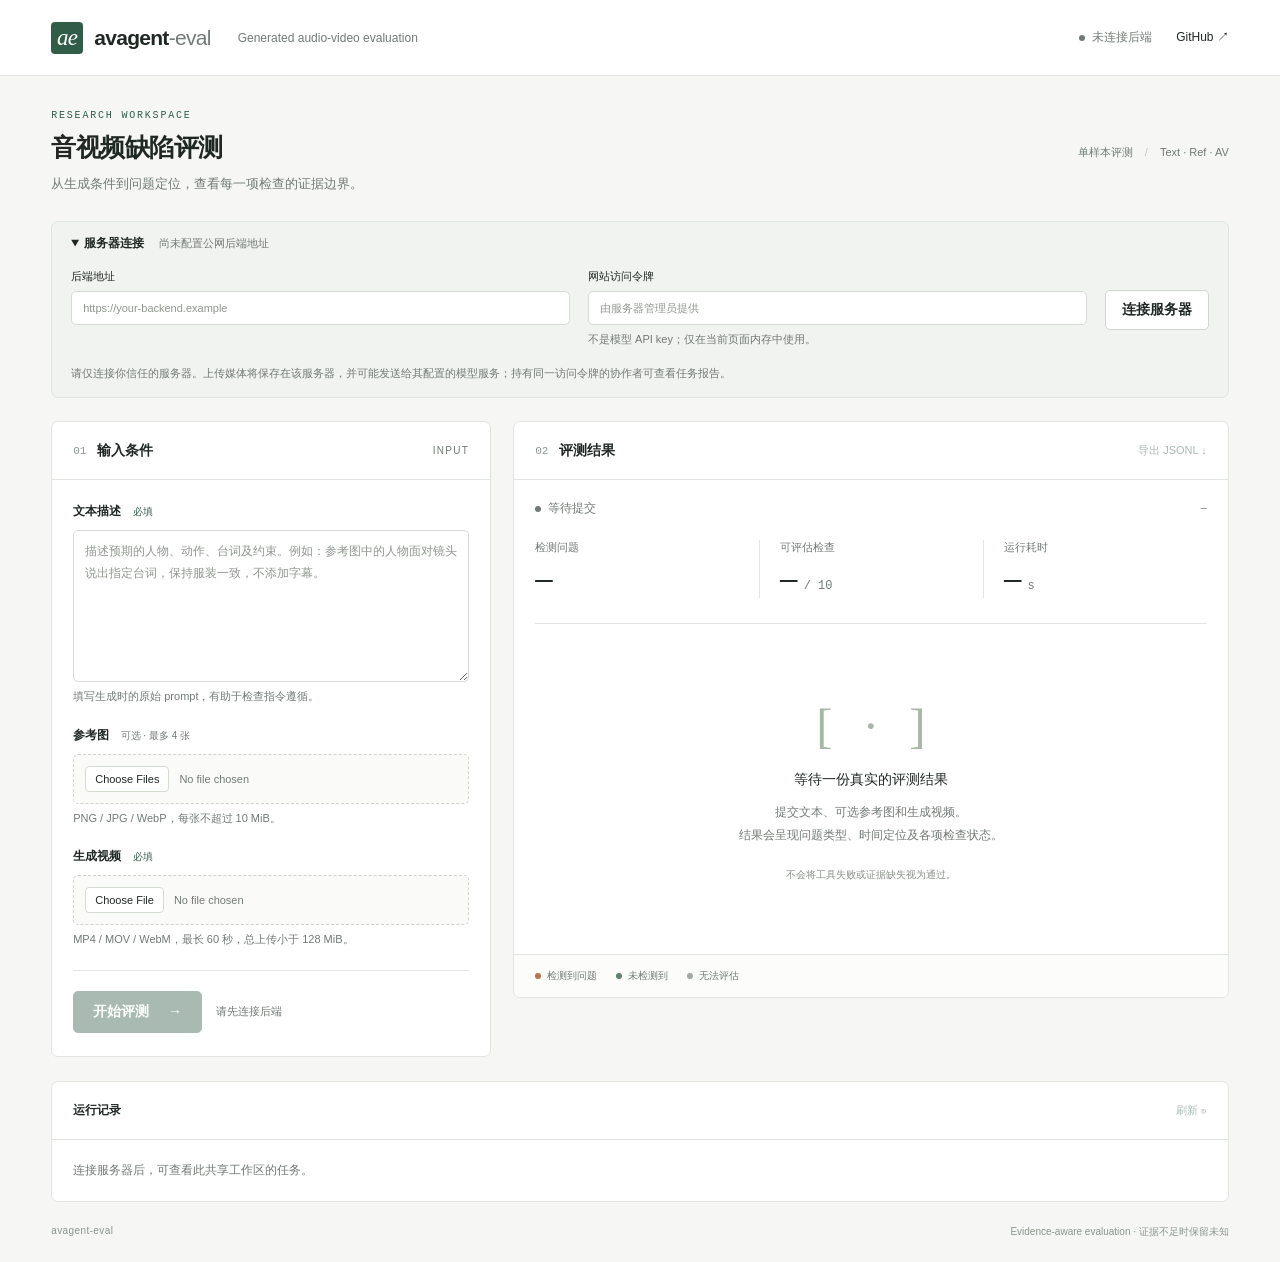
==== web_app/index.html @ cf08140a "Add avagent-eval research console and server job API" ====
<!doctype html>
<html lang="zh-CN">
<head>
  <meta charset="utf-8">
  <meta name="viewport" content="width=device-width, initial-scale=1">
  <meta name="description" content="avagent-eval — 输入文本、参考图与生成视频，检查音视频缺陷及证据覆盖。">
  <meta name="referrer" content="no-referrer">
  <title>avagent-eval · 音视频缺陷评测</title>
  <link rel="icon" href="icon.svg" type="image/svg+xml">
  <link rel="stylesheet" href="styles.css">
  <script src="config.js" defer></script>
  <script src="app.js" defer></script>
</head>
<body>
  <a class="skip" href="#main">跳转到评测</a>
  <header class="topbar">
    <a class="brand" href="./"><span class="brand-mark" aria-hidden="true">ae</span>avagent<span>-eval</span></a>
    <span class="header-caption">Generated audio-video evaluation</span>
    <div class="header-links"><span id="connection-status" class="status">未连接后端</span><a href="https://github.com/XuanhaoChang/AVagent-Eval" target="_blank" rel="noopener noreferrer">GitHub ↗</a></div>
  </header>
  <main id="main">
    <div class="page-heading"><div><p class="eyebrow">RESEARCH WORKSPACE</p><h1>音视频缺陷评测</h1><p>从生成条件到问题定位，查看每一项检查的证据边界。</p></div><span class="mode-label">单样本评测 <span>/</span> Text · Ref · AV</span></div>
    <details class="connection" id="connection-panel" open>
      <summary>服务器连接 <span id="connection-summary">连接后可提交真实评测任务</span></summary>
      <form id="connection-form" class="connection-form">
        <label>后端地址<input id="api-base" type="url" placeholder="https://your-backend.example" required spellcheck="false" autocomplete="off"></label>
        <label>网站访问令牌<input id="access-token" type="password" placeholder="由服务器管理员提供" required autocomplete="off" spellcheck="false"><small>不是模型 API key；仅在当前页面内存中使用。</small></label>
        <button type="submit" id="connect">连接服务器</button>
      </form>
      <p class="hint">请仅连接你信任的服务器。上传媒体将保存在该服务器，并可能发送给其配置的模型服务；持有同一访问令牌的协作者可查看任务报告。</p>
    </details>
    <p id="notice" class="notice" role="status" aria-live="polite" hidden></p>
    <div class="workspace">
      <section class="panel inputs" aria-labelledby="input-title">
        <div class="panel-heading"><h2 id="input-title"><span class="section-number">01</span>输入条件</h2><span class="muted">INPUT</span></div>
        <form id="evaluation-form">
          <fieldset id="input-fields">
            <label class="field">文本描述 <span class="required">必填</span><textarea id="prompt" name="prompt" rows="6" maxlength="10000" required placeholder="描述预期的人物、动作、台词及约束。例如：参考图中的人物面对镜头说出指定台词，保持服装一致，不添加字幕。"></textarea><small>填写生成时的原始 prompt，有助于检查指令遵循。</small></label>
            <label class="field">参考图 <span class="optional">可选 · 最多 4 张</span><input id="references" name="references" type="file" accept="image/png,image/jpeg,image/webp" multiple><small>PNG / JPG / WebP，每张不超过 10 MiB。</small></label>
            <div id="reference-previews" class="reference-previews" aria-label="已选参考图"></div>
            <label class="field">生成视频 <span class="required">必填</span><input id="video-input" name="video" type="file" accept="video/mp4,video/quicktime,video/webm" required><small>MP4 / MOV / WebM，最长 60 秒，总上传小于 128 MiB。</small></label>
            <figure id="video-figure" hidden><video id="video-preview" controls preload="metadata" playsinline></video><figcaption id="video-caption"></figcaption></figure>
            <div class="submit-row"><button id="run" class="primary" type="submit" disabled>开始评测 <span aria-hidden="true">→</span></button><span id="submit-hint">请先连接后端</span></div>
          </fieldset>
        </form>
      </section>
      <section class="panel output" aria-labelledby="output-title">
        <div class="panel-heading"><h2 id="output-title"><span class="section-number">02</span>评测结果</h2><div class="result-actions"><button id="cancel" class="text-button" hidden>停止任务</button><button id="download" class="text-button" disabled>导出 JSONL ↓</button></div></div>
        <div class="run-line"><span id="job-status" class="status">等待提交</span><span id="job-id" class="mono">—</span></div>
        <div class="metrics" aria-label="本次评测指标"><div><span>检测问题</span><strong id="metric-issues">—</strong></div><div><span>可评估检查</span><strong id="metric-coverage">—<small> / 10</small></strong></div><div><span>运行耗时</span><strong id="metric-time">—<small> s</small></strong></div></div>
        <div id="empty-results" class="empty-results"><div class="empty-symbol" aria-hidden="true">[ · ]</div><h3>等待一份真实的评测结果</h3><p>提交文本、可选参考图和生成视频。<br>结果会呈现问题类型、时间定位及各项检查状态。</p><span>不会将工具失败或证据缺失视为通过。</span></div>
        <div id="report" hidden>
          <div class="subheading"><h3>问题明细</h3><span class="muted">模型与工具报告，非人工标注</span></div>
          <p id="no-issues" class="empty-note" hidden>本次未报告问题。请结合下方检查覆盖情况阅读，不代表所有维度均无缺陷。</p>
          <div id="issue-list" class="issue-list"></div>
          <div class="subheading check-heading"><h3>检查覆盖</h3><span id="coverage-note" class="muted"></span></div>
          <div id="check-list" class="check-list"></div>
          <details class="report-details"><summary>运行配置与报告说明</summary><pre id="model-info"></pre><p>覆盖率 = 可评估检查数 / 10。置信度为模型报告值，不是准确率；未提供人工真值时，不计算 Precision、Recall 或 F1。原始运行日志保存在服务器，JSONL 导出为结构化报告。</p></details>
        </div>
        <div class="legend"><span><i class="legend-dot detected"></i>检测到问题</span><span><i class="legend-dot clear"></i>未检测到</span><span><i class="legend-dot unknown"></i>无法评估</span></div>
      </section>
    </div>
    <section class="history panel" aria-labelledby="history-title"><div class="panel-heading"><h2 id="history-title">运行记录</h2><button id="refresh-history" class="text-button" disabled>刷新 ↻</button></div><div id="history-list"><p class="empty-note">连接服务器后，可查看此共享工作区的任务。</p></div></section>
    <footer><span>avagent-eval</span><span>Evidence-aware evaluation · 证据不足时保留未知</span></footer>
  </main>
</body>
</html>
---- web_app/styles.css ----
:root{--ink:#202824;--muted:#727a75;--line:#e1e6e1;--paper:#fff;--background:#f6f7f5;--accent:#315d48;--wash:#eaf1eb;--warning:#a56039;--radius:7px;color-scheme:light;font-family:"IBM Plex Sans","Noto Sans CJK SC","Microsoft YaHei",sans-serif;font-size:14px;color:var(--ink);background:var(--background)}
*{box-sizing:border-box}body{margin:0}button,input,textarea{font:inherit}a{color:inherit;text-decoration:none}button,a,input,textarea,summary{outline-offset:4px}button{cursor:pointer;border:1px solid #cfd7cf;border-radius:5px;padding:10px 16px;background:white;color:var(--ink);font-weight:600}button:hover:not(:disabled){border-color:var(--accent);background:#f0f4ef}button:disabled{cursor:not-allowed;opacity:.42}button:focus-visible,input:focus-visible,textarea:focus-visible,a:focus-visible,summary:focus-visible{outline:2px solid var(--accent)}[hidden]{display:none!important}.skip{position:fixed;left:12px;top:-60px;background:white;padding:12px;z-index:5}.skip:focus{top:12px}
.topbar{height:76px;border-bottom:1px solid var(--line);display:flex;align-items:center;gap:27px;padding:0 4vw;background:var(--paper)}.brand{display:flex;align-items:center;font-size:21px;font-weight:650;letter-spacing:-.7px;white-space:nowrap}.brand>span:last-child{font-weight:400;color:var(--muted)}.brand-mark{display:grid;place-items:center;width:32px;height:32px;margin-right:11px;background:var(--accent);color:white;border-radius:4px;font-family:Georgia,serif;font-style:italic;font-size:23px;font-weight:400}.header-caption{font-size:12px;color:var(--muted)}.header-links{margin-left:auto;display:flex;align-items:center;gap:24px;font-size:12px}.status{display:inline-flex;align-items:center;gap:7px;color:var(--muted);font-size:12px;white-space:nowrap}.status:before{content:"";width:6px;height:6px;border-radius:50%;background:currentColor}.status.good{color:var(--accent)}.status.bad{color:#a34536}.status.busy{color:#8b6a2e}
main{max-width:1424px;margin:auto;padding:34px 4vw 20px}.page-heading{display:flex;justify-content:space-between;gap:20px;align-items:center;margin-bottom:26px}.eyebrow{font-family:"IBM Plex Mono",Consolas,monospace;font-size:10px;letter-spacing:1.8px;color:var(--accent);margin:0 0 10px}h1{font-weight:600;font-size:25px;letter-spacing:-.5px;margin:0 0 9px}.page-heading p:last-child{font-size:13px;color:var(--muted);margin:0;line-height:1.7}.mode-label{font-size:11px;color:var(--muted);white-space:nowrap}.mode-label span{margin:0 9px;color:#bfc7bf}
.connection{border:1px solid var(--line);border-radius:var(--radius);background:#f0f3ef;margin-bottom:23px;padding:0 19px}.connection summary{cursor:pointer;padding:13px 0;font-size:12px;font-weight:600}.connection summary span{font-weight:400;color:var(--muted);margin-left:12px;font-size:11px}.connection-form{display:grid;grid-template-columns:1fr 1fr auto;align-items:start;gap:18px;padding:4px 0}.connection-form label{font-size:11px;display:block}.connection-form button{margin-top:21px}.connection input{margin:7px 0 0}.hint{font-size:11px;line-height:1.7;color:var(--muted);margin:11px 0 15px}small{font-size:11px;color:var(--muted);line-height:1.6}label small{display:block;margin-top:6px}.notice{background:#faf1e8;color:#86552c;border:1px solid #ead8c5;border-radius:5px;padding:12px 16px;margin-bottom:20px;white-space:pre-wrap;overflow-wrap:anywhere;line-height:1.7}
.workspace{display:grid;grid-template-columns:minmax(300px,.83fr) minmax(0,1.35fr);gap:22px;align-items:start}.panel{background:var(--paper);border:1px solid var(--line);border-radius:var(--radius);overflow:hidden}.panel-heading{height:58px;padding:0 21px;display:flex;align-items:center;justify-content:space-between;gap:12px;border-bottom:1px solid var(--line)}h2{font-size:14px;font-weight:600;margin:0;display:flex;align-items:center;gap:11px}.section-number{font-family:Consolas,monospace;font-size:11px;font-weight:400;color:#8a998e}.muted{color:var(--muted);font-size:10px}.panel-heading>.muted{letter-spacing:1.3px}fieldset{border:0;margin:0;padding:23px 21px}.field{display:block;font-size:12px;font-weight:600;margin-bottom:21px}.field small{font-weight:400}.required,.optional{font-size:10px;font-weight:400;margin-left:8px;color:var(--muted)}.required{color:var(--accent)}input:not([type=file]),textarea{display:block;width:100%;padding:10px 11px;background:white;border:1px solid #d6dcd5;border-radius:5px;color:var(--ink)}textarea{margin-top:10px;resize:vertical;line-height:1.8;min-height:146px;font-size:12px;font-weight:400}textarea::placeholder,input::placeholder{color:#90978f}input[type=file]{display:block;width:100%;margin-top:10px;border:1px dashed #cdd6cb;border-radius:5px;padding:11px;font-size:11px;font-weight:400;color:var(--muted);background:#fafbf9}input::file-selector-button{font:inherit;background:white;border:1px solid #d4dcd2;border-radius:4px;padding:6px 9px;margin-right:10px;color:var(--ink);cursor:pointer}.reference-previews{display:flex;gap:8px;flex-wrap:wrap}.reference-previews:empty{display:none}.reference-previews img{width:60px;height:60px;object-fit:contain;border:1px solid var(--line);border-radius:4px;margin-bottom:18px;background:#f6f7f5}figure{margin:0 0 20px}video{display:block;width:100%;max-height:240px;background:#151b17;border-radius:5px}figcaption{font-size:10px;color:var(--muted);margin-top:7px;overflow-wrap:anywhere}.submit-row{border-top:1px solid var(--line);padding-top:20px;display:flex;align-items:center;gap:14px}.primary{background:var(--accent);border-color:var(--accent);color:white;padding:11px 19px;white-space:nowrap}.primary:hover:not(:disabled){background:#244b38;color:white}.primary span{margin-left:15px}.submit-row>span{color:var(--muted);font-size:11px;line-height:1.6}.text-button{border:0;padding:5px 0;background:transparent;font-weight:400;font-size:11px;color:var(--accent);white-space:nowrap}.text-button:hover:not(:disabled){background:transparent;text-decoration:underline}.result-actions{display:flex;gap:17px}
.run-line{padding:20px 21px 0;display:flex;align-items:center;justify-content:space-between;gap:10px}.mono{font-family:"IBM Plex Mono",Consolas,monospace;color:var(--muted);font-size:10px}.metrics{display:grid;grid-template-columns:1fr 1fr 1fr;padding:23px 0 25px;margin:0 21px;border-bottom:1px solid var(--line)}.metrics>div{padding-left:20px;border-left:1px solid var(--line)}.metrics>div:first-child{padding-left:0;border-left:0}.metrics span{font-size:11px;color:var(--muted);display:block;margin-bottom:10px}.metrics strong{font-family:"IBM Plex Mono",Consolas,monospace;font-size:29px;font-weight:400;letter-spacing:-1px}.metrics strong small{font-family:inherit;font-size:12px;letter-spacing:0}.empty-results{min-height:330px;display:flex;flex-direction:column;align-items:center;justify-content:center;padding:30px 20px;text-align:center}.empty-symbol{font-family:Georgia,serif;font-size:49px;color:#a6b7a6;letter-spacing:10px;padding-left:10px;margin-bottom:17px}.empty-results h3{font-size:14px;font-weight:500;margin:0 0 12px}.empty-results p{font-size:12px;line-height:1.95;color:var(--muted);margin:0}.empty-results>span{margin-top:20px;font-size:10px;color:#899087}.legend{display:flex;gap:19px;border-top:1px solid var(--line);padding:14px 21px;background:#fcfdfb;font-size:10px;color:var(--muted)}.legend span{display:flex;align-items:center;gap:6px}.legend-dot{display:inline-block;width:6px;height:6px;border-radius:50%}.detected{background:#b8744e}.clear{background:#5f806b}.unknown{background:#a2a8a0}
#report{padding:0 21px 21px}.subheading{display:flex;justify-content:space-between;align-items:center;gap:12px;margin:23px 0 14px}.subheading h3{font-size:12px;font-weight:600;margin:0}.issue{border:1px solid var(--line);border-left:3px solid #b8744e;border-radius:4px;padding:13px 14px;margin-bottom:10px;overflow-wrap:anywhere}.issue-top{display:flex;gap:12px;justify-content:space-between;align-items:start}.issue h4{font-size:12px;line-height:1.7;margin:0;font-weight:600}.issue p{font-size:12px;line-height:1.8;margin:7px 0;color:#525e54;white-space:pre-wrap}.issue .issue-location{font-family:Consolas,monospace;color:var(--muted);font-size:10px;margin-bottom:0;line-height:1.8}.issue-confidence{font-size:10px;white-space:nowrap;color:var(--muted);padding-top:3px}.check-list{border-top:1px solid var(--line)}.check-row{border-bottom:1px solid var(--line);padding:11px 0}.check-row summary{display:flex;align-items:center;justify-content:space-between;gap:12px;cursor:pointer;font-size:11px;list-style:none}.check-row summary>span:first-child:before{content:"+";font-family:Consolas,monospace;color:#9ba69b;margin-right:8px}.check-row[open] summary>span:first-child:before{content:"−"}.check-label{font-size:10px;padding:3px 6px;border-radius:3px;white-space:nowrap}.check-label.detected{background:#f7ede5;color:#996240}.check-label.not_detected{background:#edf3ed;color:#55725d}.check-label.not_evaluable{background:#f0f1ee;color:#7a8175}.check-row p{font-size:11px;line-height:1.8;color:var(--muted);padding-left:15px;margin:10px 0 2px;white-space:pre-wrap;overflow-wrap:anywhere}.report-details{margin-top:19px;font-size:11px;color:var(--muted);line-height:1.8}.report-details summary{cursor:pointer}.report-details pre{white-space:pre-wrap;overflow-wrap:anywhere;font-size:10px}.empty-note{padding:8px 0;color:var(--muted);font-size:12px;line-height:1.8}
.history{margin-top:24px}.history h2{font-size:12px}#history-list{padding:0 21px}.history-row{display:grid;grid-template-columns:105px minmax(0,1fr) 110px auto 145px;gap:16px;align-items:center;padding:15px 0;border-bottom:1px solid var(--line);font-size:11px}.history-row:last-child{border-bottom:0}.history-file{overflow:hidden;text-overflow:ellipsis;white-space:nowrap}.history-row time{font-size:10px;color:var(--muted)}footer{display:flex;justify-content:space-between;padding:23px 0 3px;color:#8b958b;font-size:10px}footer>span:first-child{letter-spacing:.4px}
@media(min-width:1600px){main{padding-left:20px;padding-right:20px}.topbar{padding-left:max(4vw,calc((100vw - 1384px)/2));padding-right:max(4vw,calc((100vw - 1384px)/2))}}
@media(max-width:960px){.header-caption,.mode-label{display:none}.workspace{grid-template-columns:1fr 1.2fr;gap:15px}.connection-form{grid-template-columns:1fr 1fr}.connection-form button{margin:0;justify-self:start}.connection summary span{display:none}.subheading>.muted{max-width:100px;text-align:right;line-height:1.6}.metrics strong{font-size:25px}.metrics>div{padding-left:11px}}
@media(max-width:720px){.topbar{height:64px;padding:0 20px}.brand{font-size:19px}.header-links{gap:13px}.header-links .status{font-size:10px}main{padding:26px 17px 15px}.page-heading{margin-bottom:22px}h1{font-size:22px}.workspace{grid-template-columns:1fr;gap:20px}.connection-form{grid-template-columns:1fr;gap:13px}.connection-form button{margin-top:0}.panel-heading{padding:0 17px}fieldset{padding:20px 17px}.empty-results{min-height:260px}.history-row{grid-template-columns:1fr auto;gap:9px}.history-row time{grid-column:1;grid-row:2}.history-row button{grid-column:2;grid-row:2}.history-row .mono{display:none}.legend{gap:14px}footer{gap:16px;line-height:1.7}.connection{padding:0 14px}}
@media(prefers-reduced-motion:no-preference){button{transition:background .15s,border-color .15s}.status.busy:before{animation:pulse 1.5s infinite}@keyframes pulse{50%{opacity:.25}}}
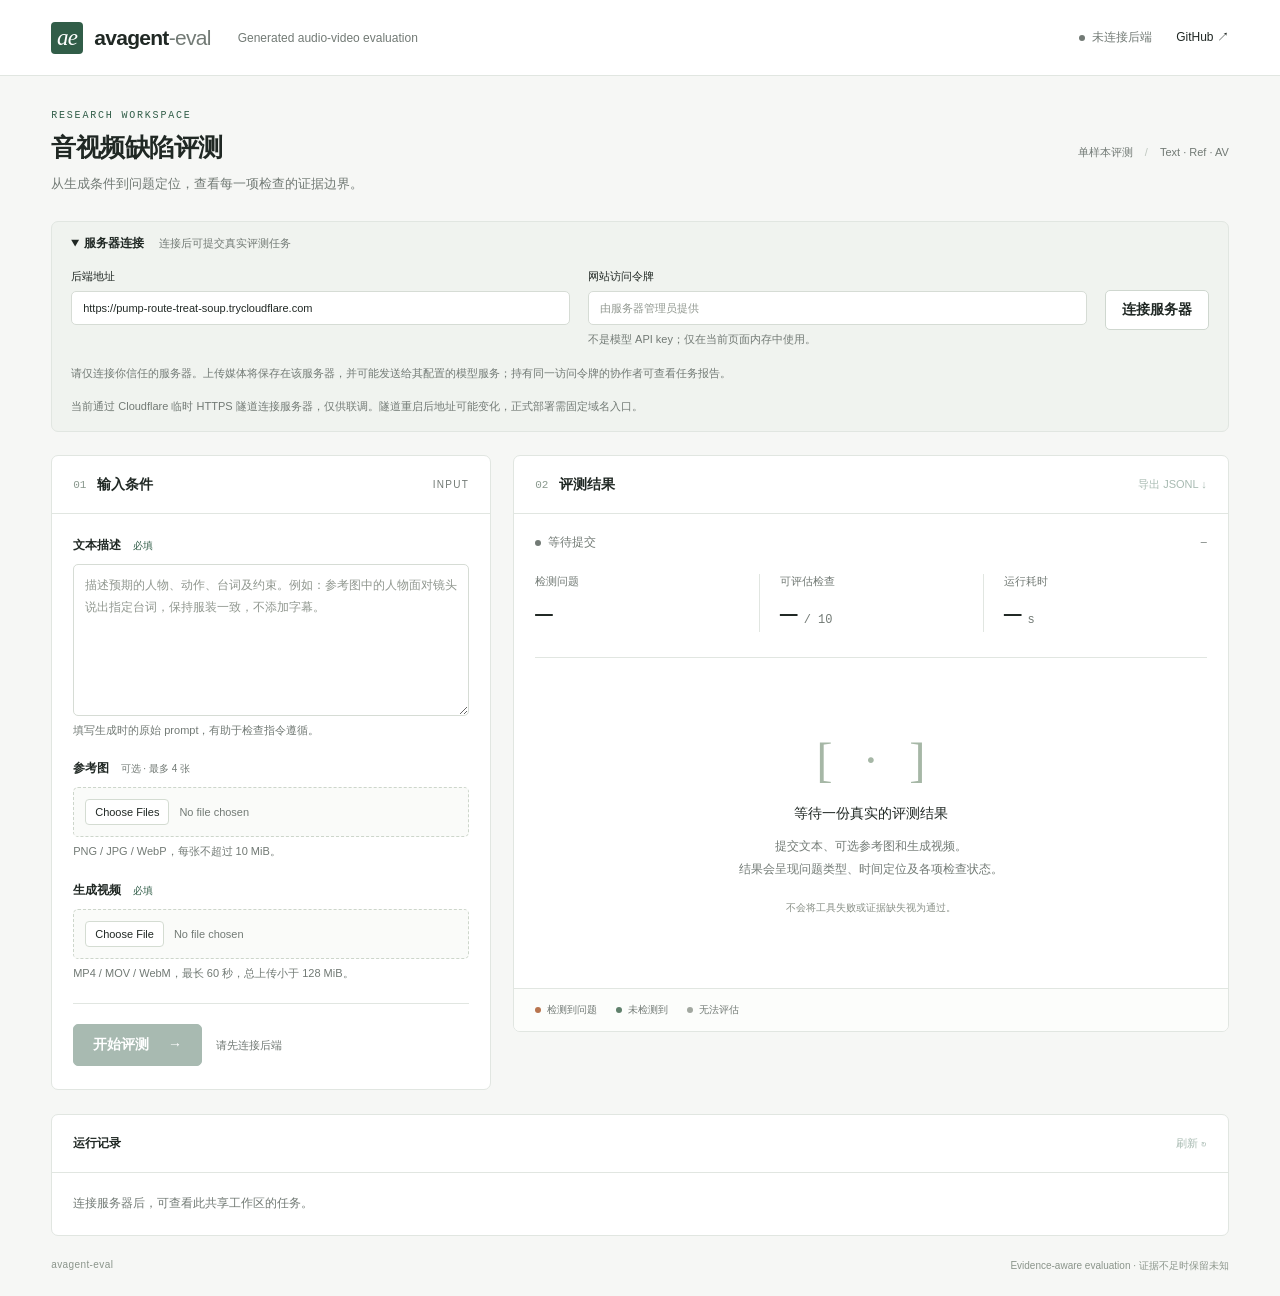
==== commit 137a7290: "Connect research console to temporary HTTPS ingress" ====
--- a/web_app/index.html
+++ b/web_app/index.html
@@ -28,6 +28,7 @@
         <button type="submit" id="connect">连接服务器</button>
       </form>
       <p class="hint">请仅连接你信任的服务器。上传媒体将保存在该服务器，并可能发送给其配置的模型服务；持有同一访问令牌的协作者可查看任务报告。</p>
+      <p id="ingress-note" class="hint" hidden></p>
     </details>
     <p id="notice" class="notice" role="status" aria-live="polite" hidden></p>
     <div class="workspace">
@@ -38,7 +39,7 @@
             <label class="field">文本描述 <span class="required">必填</span><textarea id="prompt" name="prompt" rows="6" maxlength="10000" required placeholder="描述预期的人物、动作、台词及约束。例如：参考图中的人物面对镜头说出指定台词，保持服装一致，不添加字幕。"></textarea><small>填写生成时的原始 prompt，有助于检查指令遵循。</small></label>
             <label class="field">参考图 <span class="optional">可选 · 最多 4 张</span><input id="references" name="references" type="file" accept="image/png,image/jpeg,image/webp" multiple><small>PNG / JPG / WebP，每张不超过 10 MiB。</small></label>
             <div id="reference-previews" class="reference-previews" aria-label="已选参考图"></div>
-            <label class="field">生成视频 <span class="required">必填</span><input id="video-input" name="video" type="file" accept="video/mp4,video/quicktime,video/webm" required><small>MP4 / MOV / WebM，最长 60 秒，总上传小于 128 MiB。</small></label>
+            <label class="field">生成视频 <span class="required">必填</span><input id="video-input" name="video" type="file" accept="video/mp4,video/quicktime,video/webm" required><small>MP4 / MOV / WebM，最长 60 秒，总上传小于 <span id="upload-limit">128</span> MiB。</small></label>
             <figure id="video-figure" hidden><video id="video-preview" controls preload="metadata" playsinline></video><figcaption id="video-caption"></figcaption></figure>
             <div class="submit-row"><button id="run" class="primary" type="submit" disabled>开始评测 <span aria-hidden="true">→</span></button><span id="submit-hint">请先连接后端</span></div>
           </fieldset>
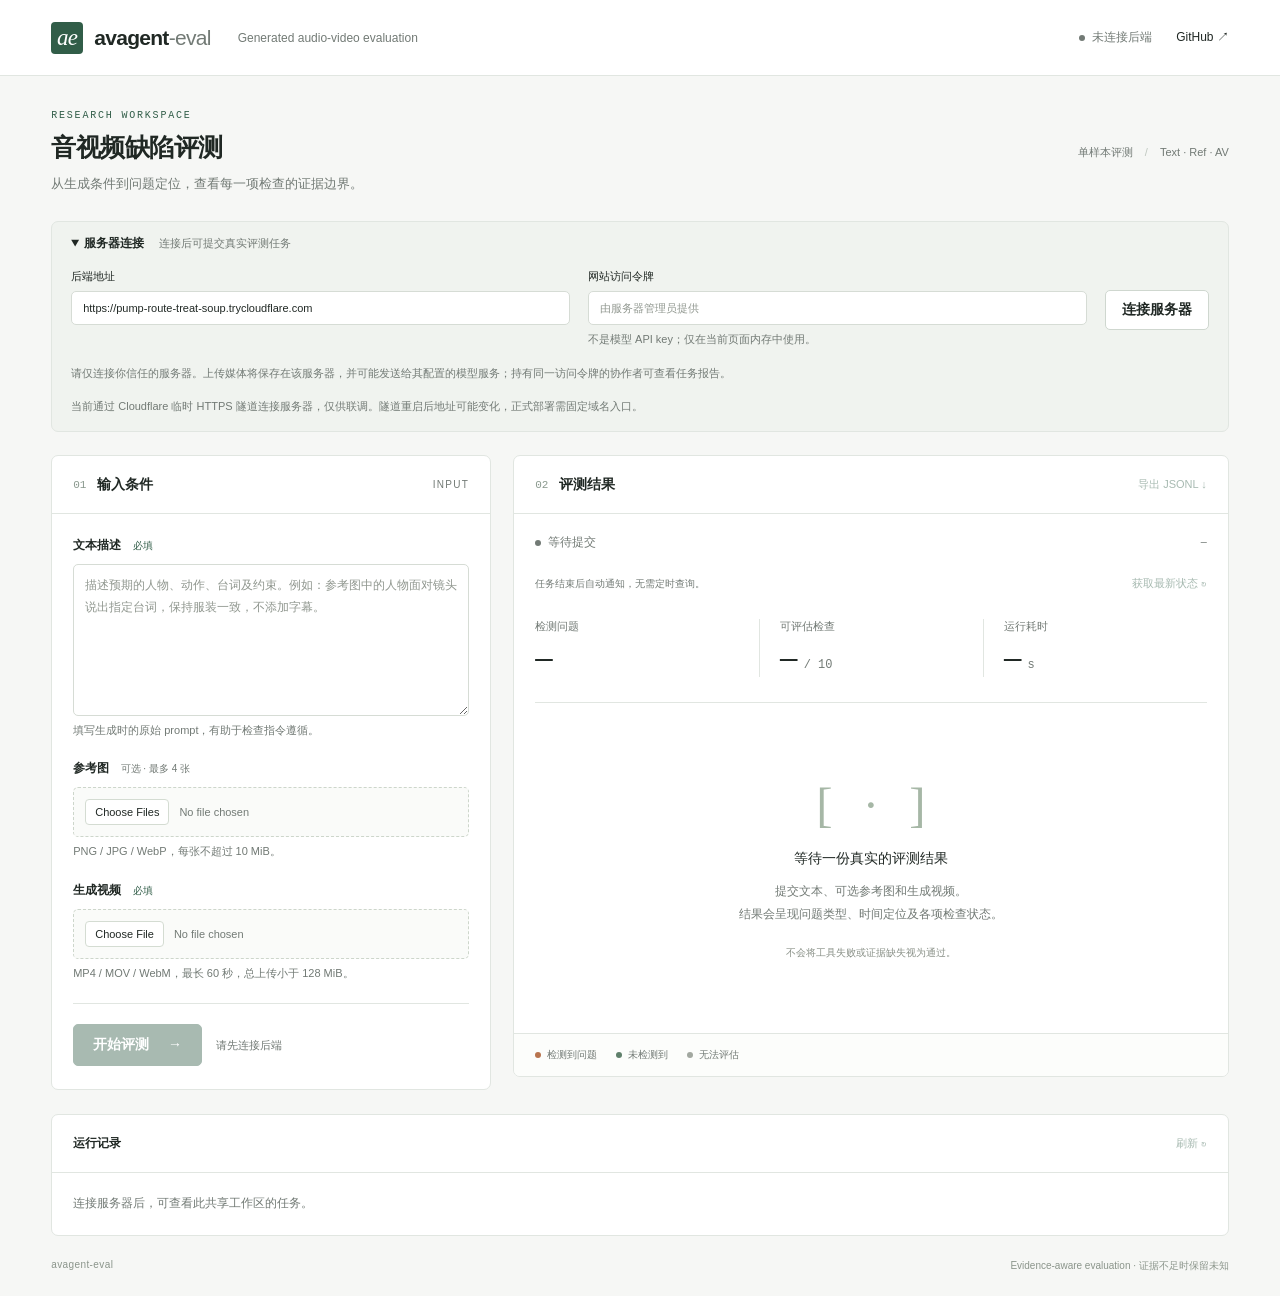
==== commit 406896ef: "Push job completion events and prepare fixed ngrok ingress" ====
--- a/web_app/index.html
+++ b/web_app/index.html
@@ -9,6 +9,7 @@
   <link rel="icon" href="icon.svg" type="image/svg+xml">
   <link rel="stylesheet" href="styles.css">
   <script src="config.js" defer></script>
+  <script src="job-events.js" defer></script>
   <script src="app.js" defer></script>
 </head>
 <body>
@@ -48,6 +49,7 @@
       <section class="panel output" aria-labelledby="output-title">
         <div class="panel-heading"><h2 id="output-title"><span class="section-number">02</span>评测结果</h2><div class="result-actions"><button id="cancel" class="text-button" hidden>停止任务</button><button id="download" class="text-button" disabled>导出 JSONL ↓</button></div></div>
         <div class="run-line"><span id="job-status" class="status">等待提交</span><span id="job-id" class="mono">—</span></div>
+        <div class="run-line"><span id="event-status" class="muted" role="status" aria-live="polite">任务结束后自动通知，无需定时查询。</span><button id="refresh-job" class="text-button" disabled>获取最新状态 ↻</button></div>
         <div class="metrics" aria-label="本次评测指标"><div><span>检测问题</span><strong id="metric-issues">—</strong></div><div><span>可评估检查</span><strong id="metric-coverage">—<small> / 10</small></strong></div><div><span>运行耗时</span><strong id="metric-time">—<small> s</small></strong></div></div>
         <div id="empty-results" class="empty-results"><div class="empty-symbol" aria-hidden="true">[ · ]</div><h3>等待一份真实的评测结果</h3><p>提交文本、可选参考图和生成视频。<br>结果会呈现问题类型、时间定位及各项检查状态。</p><span>不会将工具失败或证据缺失视为通过。</span></div>
         <div id="report" hidden>
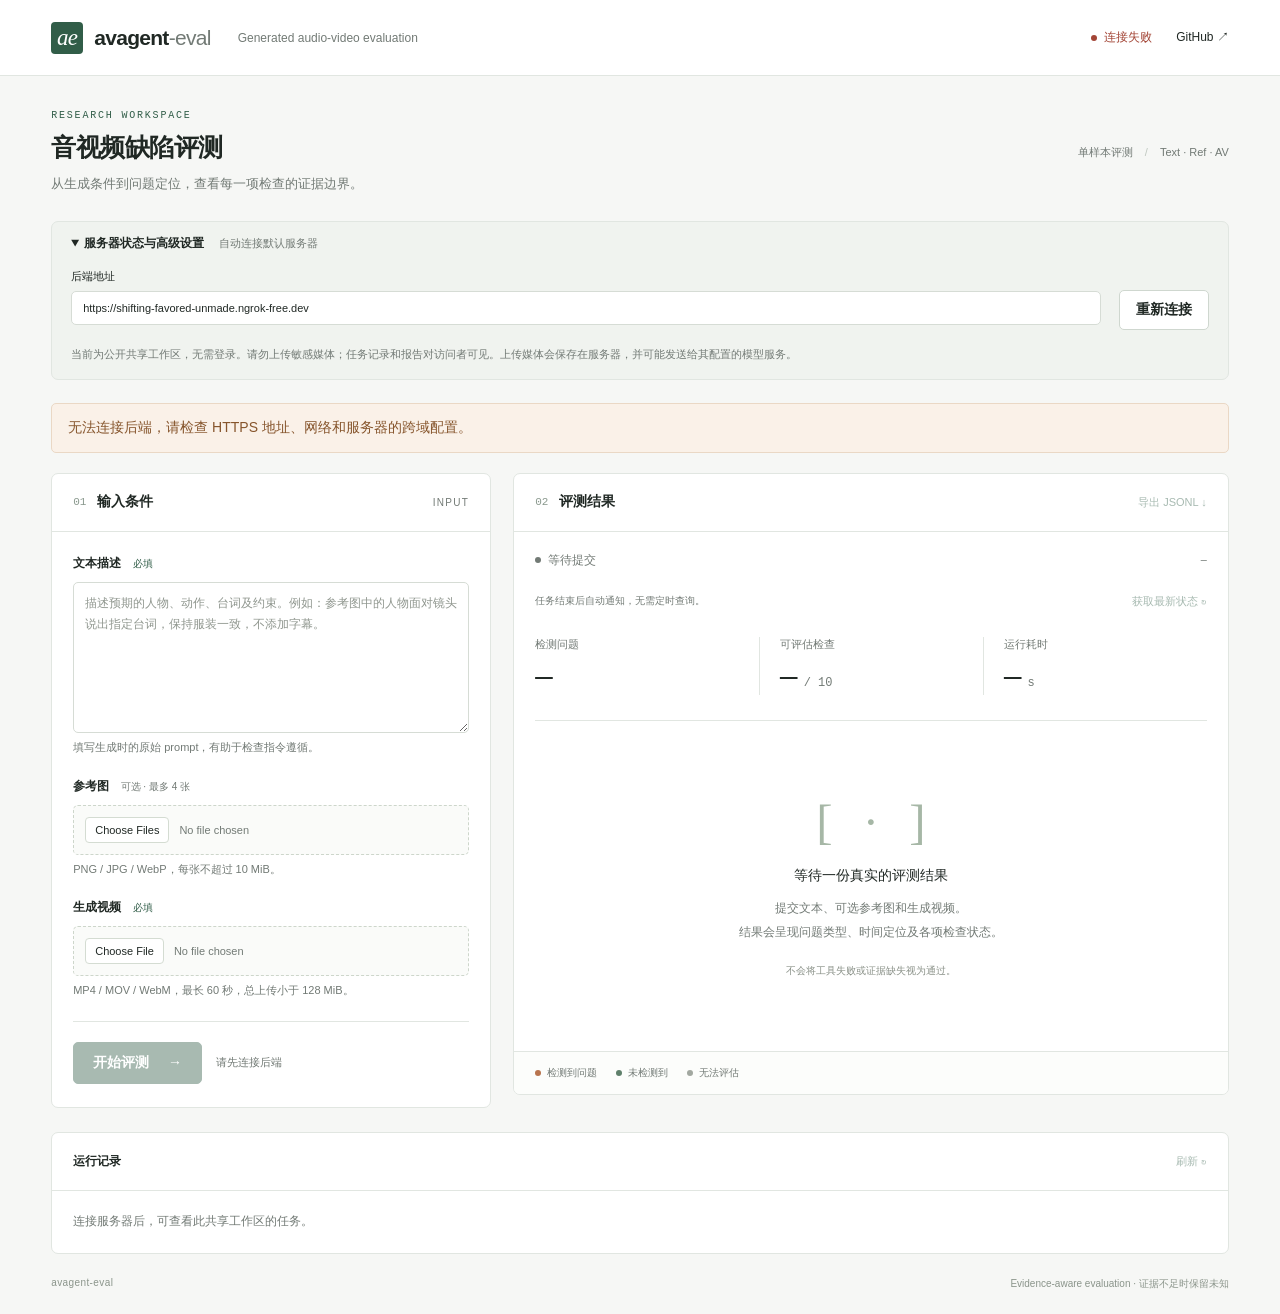
==== commit b24a2922: "Open public evaluation access and auto-connect the default server" ====
--- a/web_app/index.html
+++ b/web_app/index.html
@@ -17,18 +17,17 @@
   <header class="topbar">
     <a class="brand" href="./"><span class="brand-mark" aria-hidden="true">ae</span>avagent<span>-eval</span></a>
     <span class="header-caption">Generated audio-video evaluation</span>
-    <div class="header-links"><span id="connection-status" class="status">未连接后端</span><a href="https://github.com/XuanhaoChang/AVagent-Eval" target="_blank" rel="noopener noreferrer">GitHub ↗</a></div>
+    <div class="header-links"><span id="connection-status" class="status">正在连接…</span><a href="https://github.com/XuanhaoChang/AVagent-Eval" target="_blank" rel="noopener noreferrer">GitHub ↗</a></div>
   </header>
   <main id="main">
     <div class="page-heading"><div><p class="eyebrow">RESEARCH WORKSPACE</p><h1>音视频缺陷评测</h1><p>从生成条件到问题定位，查看每一项检查的证据边界。</p></div><span class="mode-label">单样本评测 <span>/</span> Text · Ref · AV</span></div>
-    <details class="connection" id="connection-panel" open>
-      <summary>服务器连接 <span id="connection-summary">连接后可提交真实评测任务</span></summary>
+    <details class="connection" id="connection-panel">
+      <summary>服务器状态与高级设置 <span id="connection-summary">自动连接默认服务器</span></summary>
       <form id="connection-form" class="connection-form">
         <label>后端地址<input id="api-base" type="url" placeholder="https://your-backend.example" required spellcheck="false" autocomplete="off"></label>
-        <label>网站访问令牌<input id="access-token" type="password" placeholder="由服务器管理员提供" required autocomplete="off" spellcheck="false"><small>不是模型 API key；仅在当前页面内存中使用。</small></label>
-        <button type="submit" id="connect">连接服务器</button>
+        <button type="submit" id="connect">重新连接</button>
       </form>
-      <p class="hint">请仅连接你信任的服务器。上传媒体将保存在该服务器，并可能发送给其配置的模型服务；持有同一访问令牌的协作者可查看任务报告。</p>
+      <p class="hint">当前为公开共享工作区，无需登录。请勿上传敏感媒体；任务记录和报告对访问者可见。上传媒体会保存在服务器，并可能发送给其配置的模型服务。</p>
       <p id="ingress-note" class="hint" hidden></p>
     </details>
     <p id="notice" class="notice" role="status" aria-live="polite" hidden></p>
--- a/web_app/styles.css
+++ b/web_app/styles.css
@@ -10,4 +10,6 @@
 @media(min-width:1600px){main{padding-left:20px;padding-right:20px}.topbar{padding-left:max(4vw,calc((100vw - 1384px)/2));padding-right:max(4vw,calc((100vw - 1384px)/2))}}
 @media(max-width:960px){.header-caption,.mode-label{display:none}.workspace{grid-template-columns:1fr 1.2fr;gap:15px}.connection-form{grid-template-columns:1fr 1fr}.connection-form button{margin:0;justify-self:start}.connection summary span{display:none}.subheading>.muted{max-width:100px;text-align:right;line-height:1.6}.metrics strong{font-size:25px}.metrics>div{padding-left:11px}}
 @media(max-width:720px){.topbar{height:64px;padding:0 20px}.brand{font-size:19px}.header-links{gap:13px}.header-links .status{font-size:10px}main{padding:26px 17px 15px}.page-heading{margin-bottom:22px}h1{font-size:22px}.workspace{grid-template-columns:1fr;gap:20px}.connection-form{grid-template-columns:1fr;gap:13px}.connection-form button{margin-top:0}.panel-heading{padding:0 17px}fieldset{padding:20px 17px}.empty-results{min-height:260px}.history-row{grid-template-columns:1fr auto;gap:9px}.history-row time{grid-column:1;grid-row:2}.history-row button{grid-column:2;grid-row:2}.history-row .mono{display:none}.legend{gap:14px}footer{gap:16px;line-height:1.7}.connection{padding:0 14px}}
+.connection-form{grid-template-columns:minmax(0,1fr) auto}
+@media(max-width:640px){.connection-form{grid-template-columns:1fr}.connection-form button{margin-top:0;justify-self:start}}
 @media(prefers-reduced-motion:no-preference){button{transition:background .15s,border-color .15s}.status.busy:before{animation:pulse 1.5s infinite}@keyframes pulse{50%{opacity:.25}}}
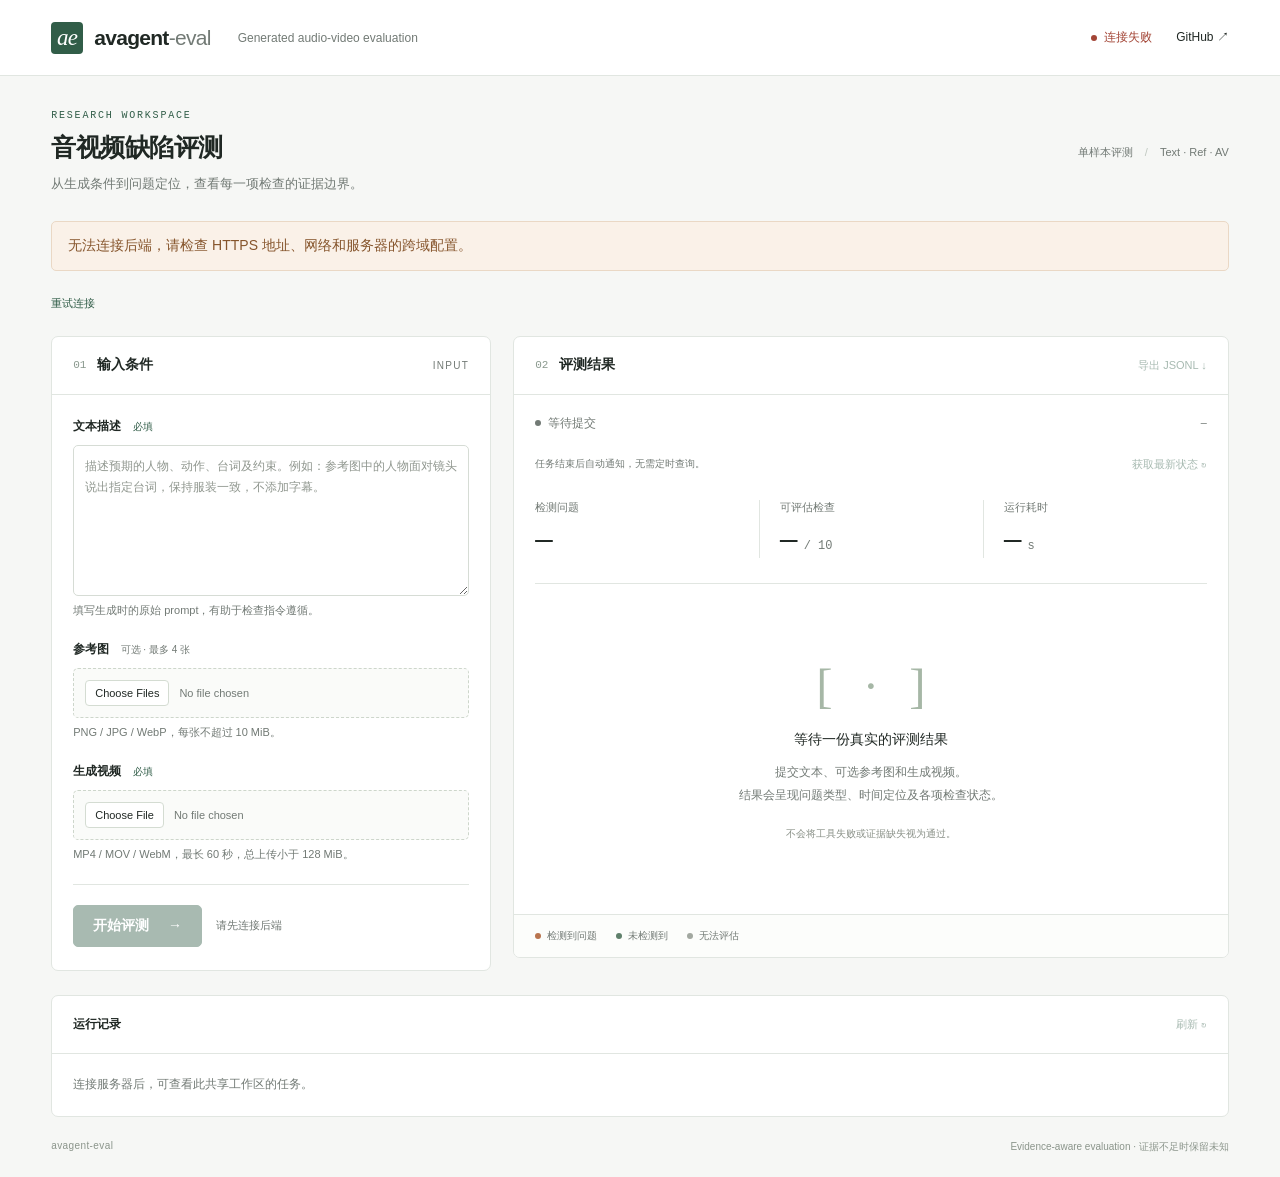
==== commit 900d038b: "Remove visitor-facing server settings panel" ====
--- a/web_app/index.html
+++ b/web_app/index.html
@@ -7,10 +7,10 @@
   <meta name="referrer" content="no-referrer">
   <title>avagent-eval · 音视频缺陷评测</title>
   <link rel="icon" href="icon.svg" type="image/svg+xml">
-  <link rel="stylesheet" href="styles.css">
-  <script src="config.js" defer></script>
-  <script src="job-events.js" defer></script>
-  <script src="app.js" defer></script>
+  <link rel="stylesheet" href="styles.css?v=20260909-clean">
+  <script src="config.js?v=20260909-clean" defer></script>
+  <script src="job-events.js?v=20260909-clean" defer></script>
+  <script src="app.js?v=20260909-clean" defer></script>
 </head>
 <body>
   <a class="skip" href="#main">跳转到评测</a>
@@ -21,16 +21,8 @@
   </header>
   <main id="main">
     <div class="page-heading"><div><p class="eyebrow">RESEARCH WORKSPACE</p><h1>音视频缺陷评测</h1><p>从生成条件到问题定位，查看每一项检查的证据边界。</p></div><span class="mode-label">单样本评测 <span>/</span> Text · Ref · AV</span></div>
-    <details class="connection" id="connection-panel">
-      <summary>服务器状态与高级设置 <span id="connection-summary">自动连接默认服务器</span></summary>
-      <form id="connection-form" class="connection-form">
-        <label>后端地址<input id="api-base" type="url" placeholder="https://your-backend.example" required spellcheck="false" autocomplete="off"></label>
-        <button type="submit" id="connect">重新连接</button>
-      </form>
-      <p class="hint">当前为公开共享工作区，无需登录。请勿上传敏感媒体；任务记录和报告对访问者可见。上传媒体会保存在服务器，并可能发送给其配置的模型服务。</p>
-      <p id="ingress-note" class="hint" hidden></p>
-    </details>
     <p id="notice" class="notice" role="status" aria-live="polite" hidden></p>
+    <button id="retry-connection" class="text-button connection-retry" type="button" hidden>重试连接</button>
     <div class="workspace">
       <section class="panel inputs" aria-labelledby="input-title">
         <div class="panel-heading"><h2 id="input-title"><span class="section-number">01</span>输入条件</h2><span class="muted">INPUT</span></div>
--- a/web_app/styles.css
+++ b/web_app/styles.css
@@ -10,6 +10,6 @@
 @media(min-width:1600px){main{padding-left:20px;padding-right:20px}.topbar{padding-left:max(4vw,calc((100vw - 1384px)/2));padding-right:max(4vw,calc((100vw - 1384px)/2))}}
 @media(max-width:960px){.header-caption,.mode-label{display:none}.workspace{grid-template-columns:1fr 1.2fr;gap:15px}.connection-form{grid-template-columns:1fr 1fr}.connection-form button{margin:0;justify-self:start}.connection summary span{display:none}.subheading>.muted{max-width:100px;text-align:right;line-height:1.6}.metrics strong{font-size:25px}.metrics>div{padding-left:11px}}
 @media(max-width:720px){.topbar{height:64px;padding:0 20px}.brand{font-size:19px}.header-links{gap:13px}.header-links .status{font-size:10px}main{padding:26px 17px 15px}.page-heading{margin-bottom:22px}h1{font-size:22px}.workspace{grid-template-columns:1fr;gap:20px}.connection-form{grid-template-columns:1fr;gap:13px}.connection-form button{margin-top:0}.panel-heading{padding:0 17px}fieldset{padding:20px 17px}.empty-results{min-height:260px}.history-row{grid-template-columns:1fr auto;gap:9px}.history-row time{grid-column:1;grid-row:2}.history-row button{grid-column:2;grid-row:2}.history-row .mono{display:none}.legend{gap:14px}footer{gap:16px;line-height:1.7}.connection{padding:0 14px}}
-.connection-form{grid-template-columns:minmax(0,1fr) auto}
+.connection-retry{margin:0 0 20px}
 @media(max-width:640px){.connection-form{grid-template-columns:1fr}.connection-form button{margin-top:0;justify-self:start}}
 @media(prefers-reduced-motion:no-preference){button{transition:background .15s,border-color .15s}.status.busy:before{animation:pulse 1.5s infinite}@keyframes pulse{50%{opacity:.25}}}
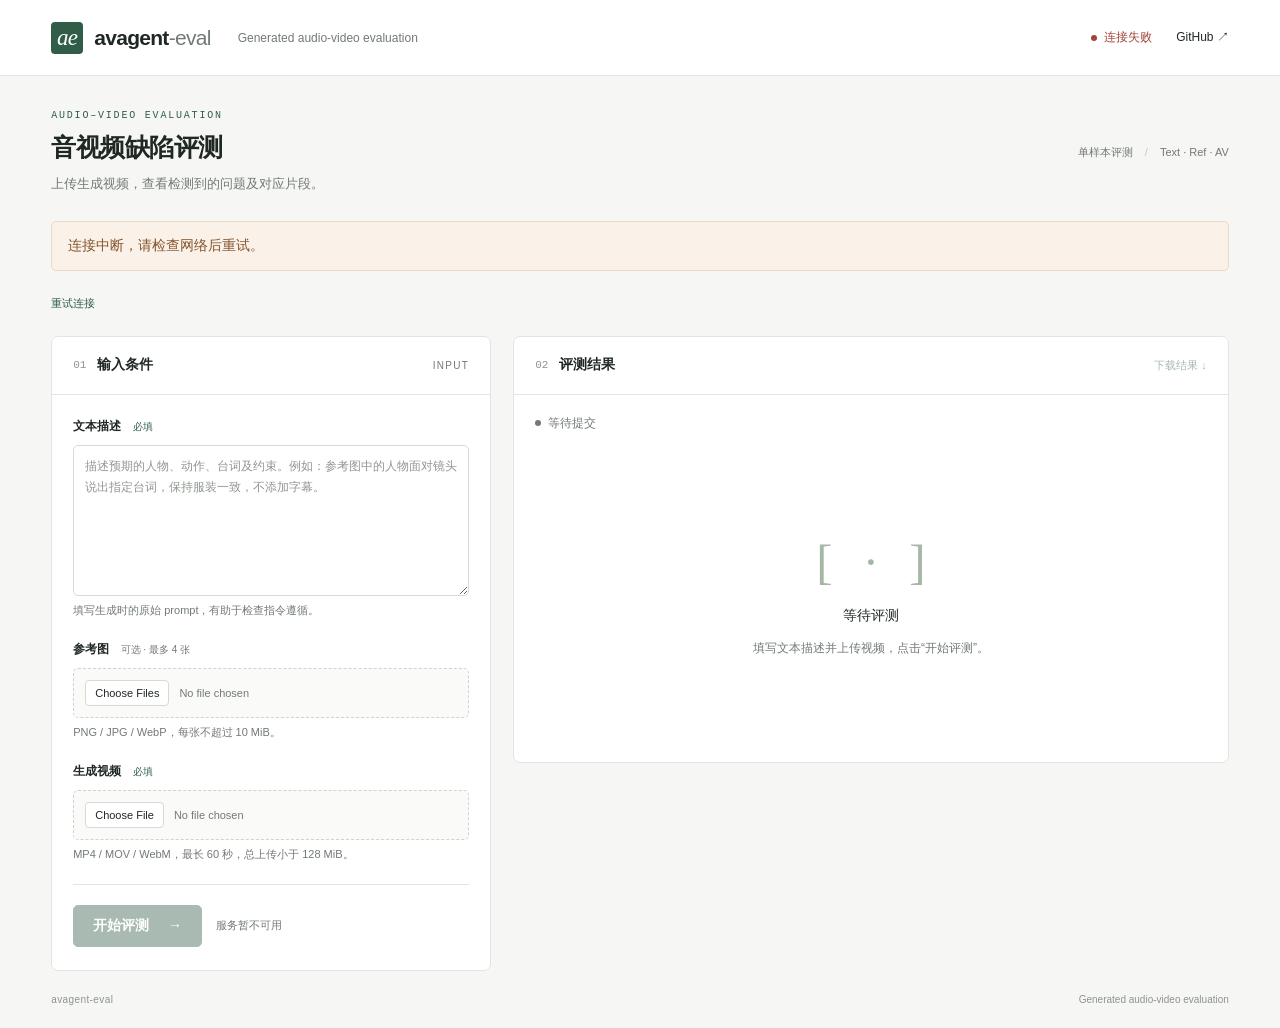
==== commit f4f1f2ec: "Focus the public website on the current evaluation" ====
--- a/web_app/index.html
+++ b/web_app/index.html
@@ -3,14 +3,14 @@
 <head>
   <meta charset="utf-8">
   <meta name="viewport" content="width=device-width, initial-scale=1">
-  <meta name="description" content="avagent-eval — 输入文本、参考图与生成视频，检查音视频缺陷及证据覆盖。">
+  <meta name="description" content="avagent-eval — 上传生成视频、文本描述与参考图，检测音视频问题并定位到对应片段。">
   <meta name="referrer" content="no-referrer">
   <title>avagent-eval · 音视频缺陷评测</title>
   <link rel="icon" href="icon.svg" type="image/svg+xml">
-  <link rel="stylesheet" href="styles.css?v=20260909-clean">
-  <script src="config.js?v=20260909-clean" defer></script>
-  <script src="job-events.js?v=20260909-clean" defer></script>
-  <script src="app.js?v=20260909-clean" defer></script>
+  <link rel="stylesheet" href="styles.css?v=20260910-evaluate">
+  <script src="config.js?v=20260910-evaluate" defer></script>
+  <script src="job-events.js?v=20260910-evaluate" defer></script>
+  <script src="app.js?v=20260910-evaluate" defer></script>
 </head>
 <body>
   <a class="skip" href="#main">跳转到评测</a>
@@ -20,7 +20,7 @@
     <div class="header-links"><span id="connection-status" class="status">正在连接…</span><a href="https://github.com/XuanhaoChang/AVagent-Eval" target="_blank" rel="noopener noreferrer">GitHub ↗</a></div>
   </header>
   <main id="main">
-    <div class="page-heading"><div><p class="eyebrow">RESEARCH WORKSPACE</p><h1>音视频缺陷评测</h1><p>从生成条件到问题定位，查看每一项检查的证据边界。</p></div><span class="mode-label">单样本评测 <span>/</span> Text · Ref · AV</span></div>
+    <div class="page-heading"><div><p class="eyebrow">AUDIO–VIDEO EVALUATION</p><h1>音视频缺陷评测</h1><p>上传生成视频，查看检测到的问题及对应片段。</p></div><span class="mode-label">单样本评测 <span>/</span> Text · Ref · AV</span></div>
     <p id="notice" class="notice" role="status" aria-live="polite" hidden></p>
     <button id="retry-connection" class="text-button connection-retry" type="button" hidden>重试连接</button>
     <div class="workspace">
@@ -33,29 +33,25 @@
             <div id="reference-previews" class="reference-previews" aria-label="已选参考图"></div>
             <label class="field">生成视频 <span class="required">必填</span><input id="video-input" name="video" type="file" accept="video/mp4,video/quicktime,video/webm" required><small>MP4 / MOV / WebM，最长 60 秒，总上传小于 <span id="upload-limit">128</span> MiB。</small></label>
             <figure id="video-figure" hidden><video id="video-preview" controls preload="metadata" playsinline></video><figcaption id="video-caption"></figcaption></figure>
-            <div class="submit-row"><button id="run" class="primary" type="submit" disabled>开始评测 <span aria-hidden="true">→</span></button><span id="submit-hint">请先连接后端</span></div>
+            <div class="submit-row"><button id="run" class="primary" type="submit" disabled>开始评测 <span aria-hidden="true">→</span></button><span id="submit-hint">正在连接服务…</span></div>
           </fieldset>
         </form>
       </section>
       <section class="panel output" aria-labelledby="output-title">
-        <div class="panel-heading"><h2 id="output-title"><span class="section-number">02</span>评测结果</h2><div class="result-actions"><button id="cancel" class="text-button" hidden>停止任务</button><button id="download" class="text-button" disabled>导出 JSONL ↓</button></div></div>
-        <div class="run-line"><span id="job-status" class="status">等待提交</span><span id="job-id" class="mono">—</span></div>
-        <div class="run-line"><span id="event-status" class="muted" role="status" aria-live="polite">任务结束后自动通知，无需定时查询。</span><button id="refresh-job" class="text-button" disabled>获取最新状态 ↻</button></div>
-        <div class="metrics" aria-label="本次评测指标"><div><span>检测问题</span><strong id="metric-issues">—</strong></div><div><span>可评估检查</span><strong id="metric-coverage">—<small> / 10</small></strong></div><div><span>运行耗时</span><strong id="metric-time">—<small> s</small></strong></div></div>
-        <div id="empty-results" class="empty-results"><div class="empty-symbol" aria-hidden="true">[ · ]</div><h3>等待一份真实的评测结果</h3><p>提交文本、可选参考图和生成视频。<br>结果会呈现问题类型、时间定位及各项检查状态。</p><span>不会将工具失败或证据缺失视为通过。</span></div>
+        <div class="panel-heading"><h2 id="output-title"><span class="section-number">02</span>评测结果</h2><div class="result-actions"><button id="cancel" class="text-button" hidden>停止评测</button><button id="download" class="text-button" disabled>下载结果 ↓</button></div></div>
+        <div class="run-line"><span id="job-status" class="status">等待提交</span></div>
+        <div id="job-updates" class="run-line" hidden><span id="event-status" class="muted" role="status" aria-live="polite"></span><button id="refresh-job" class="text-button" disabled>刷新结果 ↻</button></div>
+        <div id="result-metrics" class="metrics" aria-label="本次评测结果" hidden><div><span>检测到的问题</span><strong id="metric-issues">—</strong></div><div><span>评测用时</span><strong id="metric-time">—<small> s</small></strong></div></div>
+        <div id="empty-results" class="empty-results"><div class="empty-symbol" aria-hidden="true">[ · ]</div><h3>等待评测</h3><p>填写文本描述并上传视频，点击“开始评测”。</p></div>
         <div id="report" hidden>
-          <div class="subheading"><h3>问题明细</h3><span class="muted">模型与工具报告，非人工标注</span></div>
-          <p id="no-issues" class="empty-note" hidden>本次未报告问题。请结合下方检查覆盖情况阅读，不代表所有维度均无缺陷。</p>
+          <div class="subheading"><h3>问题明细</h3></div>
+          <p id="report-notice" class="result-note" role="status" hidden></p>
+          <p id="no-issues" class="empty-note" hidden>本次未检测到问题。</p>
           <div id="issue-list" class="issue-list"></div>
-          <div class="subheading check-heading"><h3>检查覆盖</h3><span id="coverage-note" class="muted"></span></div>
-          <div id="check-list" class="check-list"></div>
-          <details class="report-details"><summary>运行配置与报告说明</summary><pre id="model-info"></pre><p>覆盖率 = 可评估检查数 / 10。置信度为模型报告值，不是准确率；未提供人工真值时，不计算 Precision、Recall 或 F1。原始运行日志保存在服务器，JSONL 导出为结构化报告。</p></details>
         </div>
-        <div class="legend"><span><i class="legend-dot detected"></i>检测到问题</span><span><i class="legend-dot clear"></i>未检测到</span><span><i class="legend-dot unknown"></i>无法评估</span></div>
       </section>
     </div>
-    <section class="history panel" aria-labelledby="history-title"><div class="panel-heading"><h2 id="history-title">运行记录</h2><button id="refresh-history" class="text-button" disabled>刷新 ↻</button></div><div id="history-list"><p class="empty-note">连接服务器后，可查看此共享工作区的任务。</p></div></section>
-    <footer><span>avagent-eval</span><span>Evidence-aware evaluation · 证据不足时保留未知</span></footer>
+    <footer><span>avagent-eval</span><span>Generated audio-video evaluation</span></footer>
   </main>
 </body>
 </html>
--- a/web_app/styles.css
+++ b/web_app/styles.css
@@ -11,5 +11,6 @@
 @media(max-width:960px){.header-caption,.mode-label{display:none}.workspace{grid-template-columns:1fr 1.2fr;gap:15px}.connection-form{grid-template-columns:1fr 1fr}.connection-form button{margin:0;justify-self:start}.connection summary span{display:none}.subheading>.muted{max-width:100px;text-align:right;line-height:1.6}.metrics strong{font-size:25px}.metrics>div{padding-left:11px}}
 @media(max-width:720px){.topbar{height:64px;padding:0 20px}.brand{font-size:19px}.header-links{gap:13px}.header-links .status{font-size:10px}main{padding:26px 17px 15px}.page-heading{margin-bottom:22px}h1{font-size:22px}.workspace{grid-template-columns:1fr;gap:20px}.connection-form{grid-template-columns:1fr;gap:13px}.connection-form button{margin-top:0}.panel-heading{padding:0 17px}fieldset{padding:20px 17px}.empty-results{min-height:260px}.history-row{grid-template-columns:1fr auto;gap:9px}.history-row time{grid-column:1;grid-row:2}.history-row button{grid-column:2;grid-row:2}.history-row .mono{display:none}.legend{gap:14px}footer{gap:16px;line-height:1.7}.connection{padding:0 14px}}
 .connection-retry{margin:0 0 20px}
+.metrics{grid-template-columns:repeat(2,minmax(0,1fr))}.result-note{font-size:12px;line-height:1.8;color:#86552c;background:#faf6ef;border-radius:4px;padding:10px 13px;white-space:pre-wrap;overflow-wrap:anywhere}
 @media(max-width:640px){.connection-form{grid-template-columns:1fr}.connection-form button{margin-top:0;justify-self:start}}
 @media(prefers-reduced-motion:no-preference){button{transition:background .15s,border-color .15s}.status.busy:before{animation:pulse 1.5s infinite}@keyframes pulse{50%{opacity:.25}}}
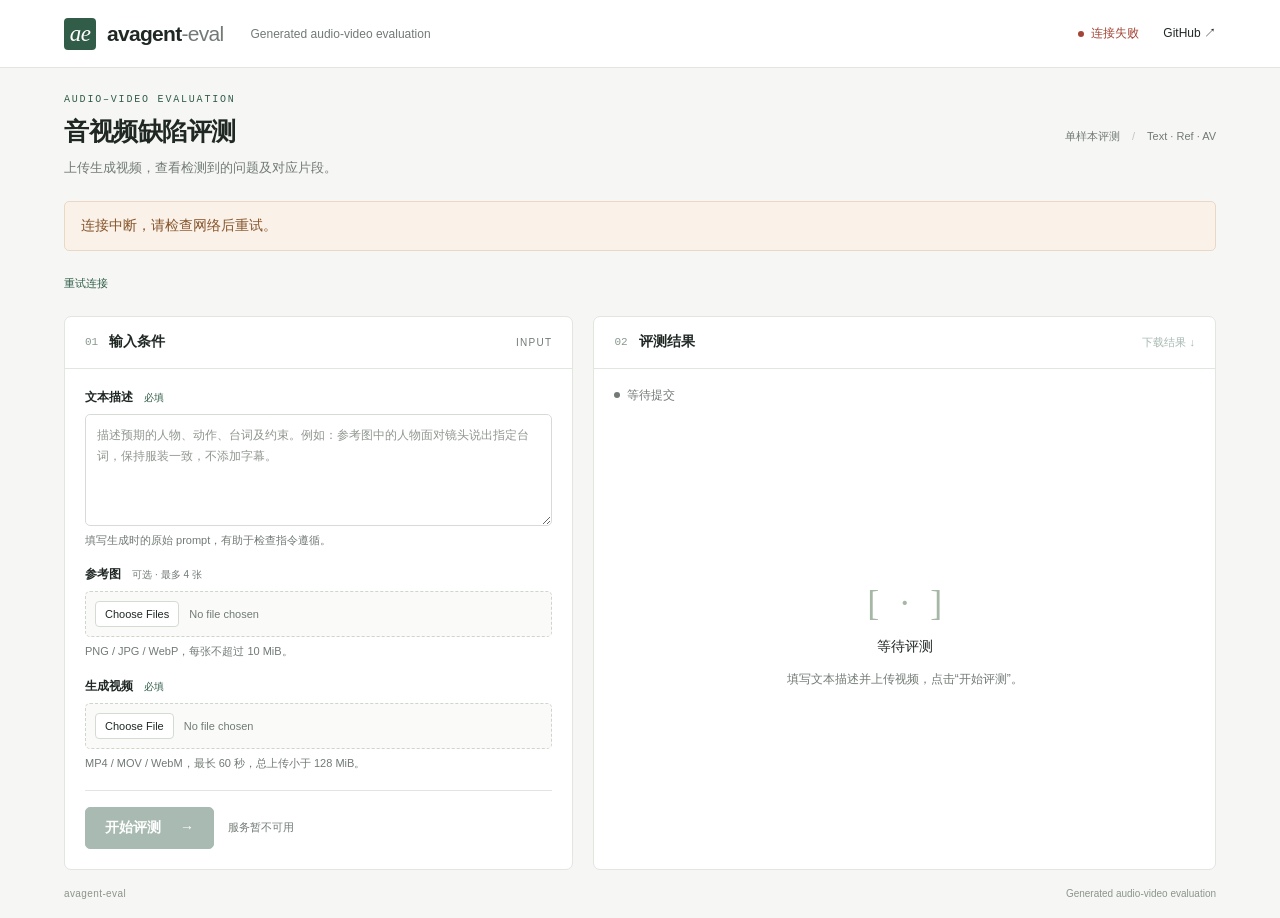
==== commit 9c3d4da3: "Rebalance the evaluation page layout without changing behavior" ====
--- a/web_app/index.html
+++ b/web_app/index.html
@@ -7,7 +7,7 @@
   <meta name="referrer" content="no-referrer">
   <title>avagent-eval · 音视频缺陷评测</title>
   <link rel="icon" href="icon.svg" type="image/svg+xml">
-  <link rel="stylesheet" href="styles.css?v=20260910-evaluate">
+  <link rel="stylesheet" href="styles.css?v=20260910-layout">
   <script src="config.js?v=20260910-evaluate" defer></script>
   <script src="job-events.js?v=20260910-evaluate" defer></script>
   <script src="app.js?v=20260910-evaluate" defer></script>
@@ -28,7 +28,7 @@
         <div class="panel-heading"><h2 id="input-title"><span class="section-number">01</span>输入条件</h2><span class="muted">INPUT</span></div>
         <form id="evaluation-form">
           <fieldset id="input-fields">
-            <label class="field">文本描述 <span class="required">必填</span><textarea id="prompt" name="prompt" rows="6" maxlength="10000" required placeholder="描述预期的人物、动作、台词及约束。例如：参考图中的人物面对镜头说出指定台词，保持服装一致，不添加字幕。"></textarea><small>填写生成时的原始 prompt，有助于检查指令遵循。</small></label>
+            <label class="field">文本描述 <span class="required">必填</span><textarea id="prompt" name="prompt" rows="4" maxlength="10000" required placeholder="描述预期的人物、动作、台词及约束。例如：参考图中的人物面对镜头说出指定台词，保持服装一致，不添加字幕。"></textarea><small>填写生成时的原始 prompt，有助于检查指令遵循。</small></label>
             <label class="field">参考图 <span class="optional">可选 · 最多 4 张</span><input id="references" name="references" type="file" accept="image/png,image/jpeg,image/webp" multiple><small>PNG / JPG / WebP，每张不超过 10 MiB。</small></label>
             <div id="reference-previews" class="reference-previews" aria-label="已选参考图"></div>
             <label class="field">生成视频 <span class="required">必填</span><input id="video-input" name="video" type="file" accept="video/mp4,video/quicktime,video/webm" required><small>MP4 / MOV / WebM，最长 60 秒，总上传小于 <span id="upload-limit">128</span> MiB。</small></label>
--- a/web_app/styles.css
+++ b/web_app/styles.css
@@ -14,3 +14,37 @@
 .metrics{grid-template-columns:repeat(2,minmax(0,1fr))}.result-note{font-size:12px;line-height:1.8;color:#86552c;background:#faf6ef;border-radius:4px;padding:10px 13px;white-space:pre-wrap;overflow-wrap:anywhere}
 @media(max-width:640px){.connection-form{grid-template-columns:1fr}.connection-form button{margin-top:0;justify-self:start}}
 @media(prefers-reduced-motion:no-preference){button{transition:background .15s,border-color .15s}.status.busy:before{animation:pulse 1.5s infinite}@keyframes pulse{50%{opacity:.25}}}
+
+/* Keep the two working areas balanced after removing the admin panels. */
+main{max-width:1200px;padding:26px 24px 16px}
+.topbar{height:68px;padding:0 max(24px,calc((100vw - 1152px)/2))}
+.page-heading{margin-bottom:22px}
+.workspace{grid-template-columns:minmax(360px,.9fr) minmax(0,1.1fr);gap:20px;align-items:stretch}
+.workspace>.panel{min-width:0}
+.workspace:has(#report:not([hidden])){align-items:start}
+.output{display:flex;flex-direction:column}
+.panel-heading{height:52px;flex-shrink:0;padding:0 20px}
+fieldset{padding:20px}
+.field{margin-bottom:17px}
+textarea{min-height:112px;margin-top:8px}
+input[type=file]{padding:9px;margin-top:8px}
+.submit-row{padding-top:16px}
+.run-line{padding:18px 20px 0}
+.empty-results{flex:1;min-height:240px;padding:28px 24px}
+.empty-symbol{font-size:36px;letter-spacing:6px;padding-left:6px;margin-bottom:14px}
+.empty-results p{max-width:320px}
+footer{padding-top:18px}
+@media(max-width:800px){
+  main{padding:24px 20px 16px}
+  .topbar{padding:0 20px}
+  .workspace{grid-template-columns:minmax(0,1fr);gap:18px}
+  .empty-results{min-height:220px;flex:none}
+}
+@media(max-width:480px){
+  main{padding:22px 16px 14px}
+  .topbar{height:64px;padding:0 16px}
+  .panel-heading{padding:0 17px}
+  fieldset{padding:18px 17px}
+  .page-heading{margin-bottom:18px}
+  .empty-results{min-height:200px;padding:24px 18px}
+}
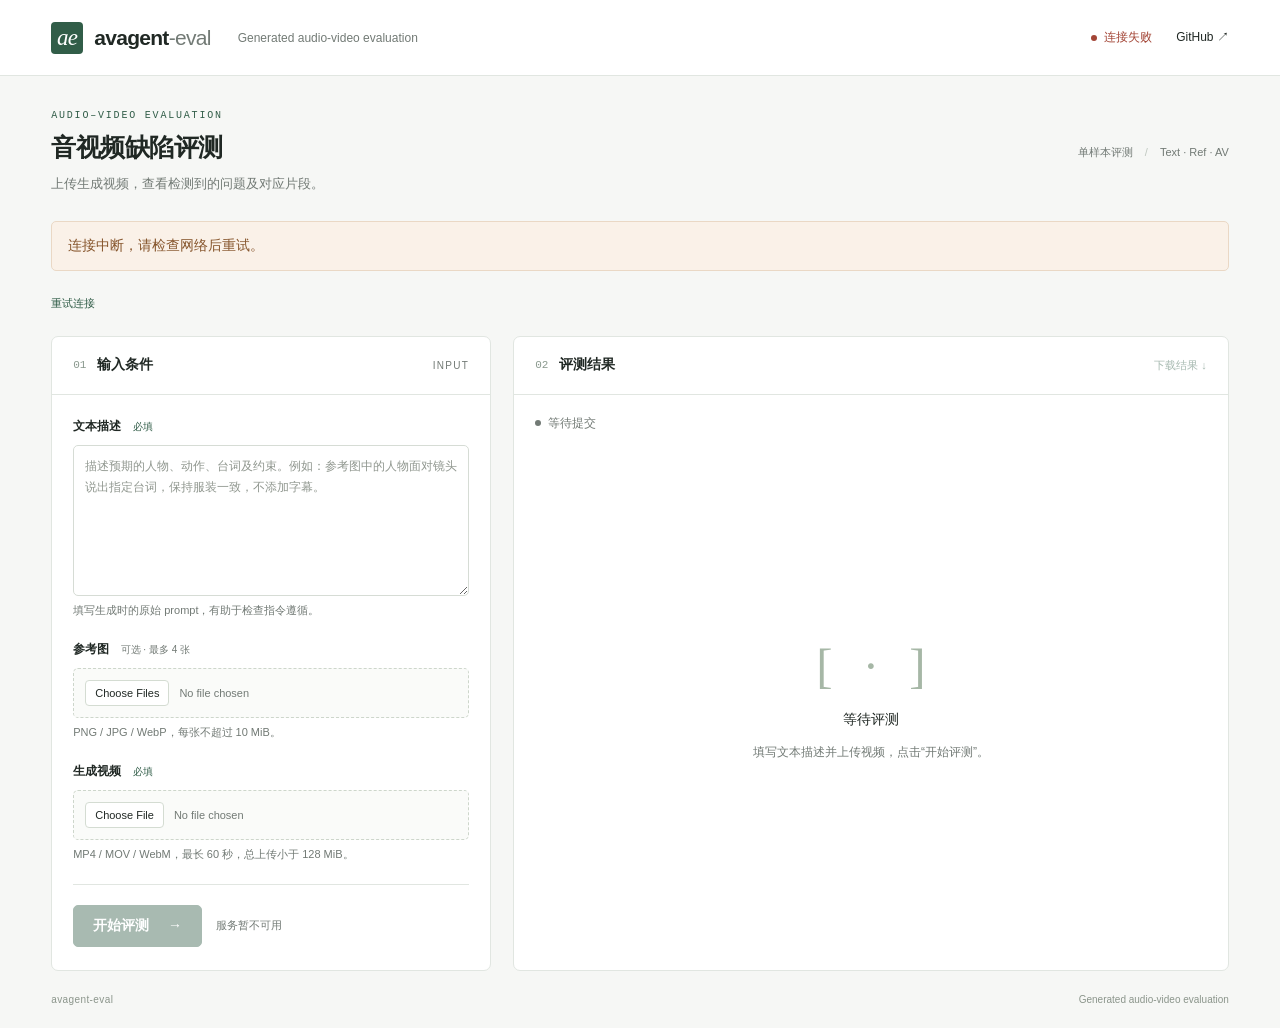
==== commit 66484455: "Restore original spacing and widths; align columns only" ====
--- a/web_app/index.html
+++ b/web_app/index.html
@@ -7,7 +7,7 @@
   <meta name="referrer" content="no-referrer">
   <title>avagent-eval · 音视频缺陷评测</title>
   <link rel="icon" href="icon.svg" type="image/svg+xml">
-  <link rel="stylesheet" href="styles.css?v=20260910-layout">
+  <link rel="stylesheet" href="styles.css?v=20260910-align">
   <script src="config.js?v=20260910-evaluate" defer></script>
   <script src="job-events.js?v=20260910-evaluate" defer></script>
   <script src="app.js?v=20260910-evaluate" defer></script>
@@ -28,7 +28,7 @@
         <div class="panel-heading"><h2 id="input-title"><span class="section-number">01</span>输入条件</h2><span class="muted">INPUT</span></div>
         <form id="evaluation-form">
           <fieldset id="input-fields">
-            <label class="field">文本描述 <span class="required">必填</span><textarea id="prompt" name="prompt" rows="4" maxlength="10000" required placeholder="描述预期的人物、动作、台词及约束。例如：参考图中的人物面对镜头说出指定台词，保持服装一致，不添加字幕。"></textarea><small>填写生成时的原始 prompt，有助于检查指令遵循。</small></label>
+            <label class="field">文本描述 <span class="required">必填</span><textarea id="prompt" name="prompt" rows="6" maxlength="10000" required placeholder="描述预期的人物、动作、台词及约束。例如：参考图中的人物面对镜头说出指定台词，保持服装一致，不添加字幕。"></textarea><small>填写生成时的原始 prompt，有助于检查指令遵循。</small></label>
             <label class="field">参考图 <span class="optional">可选 · 最多 4 张</span><input id="references" name="references" type="file" accept="image/png,image/jpeg,image/webp" multiple><small>PNG / JPG / WebP，每张不超过 10 MiB。</small></label>
             <div id="reference-previews" class="reference-previews" aria-label="已选参考图"></div>
             <label class="field">生成视频 <span class="required">必填</span><input id="video-input" name="video" type="file" accept="video/mp4,video/quicktime,video/webm" required><small>MP4 / MOV / WebM，最长 60 秒，总上传小于 <span id="upload-limit">128</span> MiB。</small></label>
--- a/web_app/styles.css
+++ b/web_app/styles.css
@@ -15,36 +15,10 @@
 @media(max-width:640px){.connection-form{grid-template-columns:1fr}.connection-form button{margin-top:0;justify-self:start}}
 @media(prefers-reduced-motion:no-preference){button{transition:background .15s,border-color .15s}.status.busy:before{animation:pulse 1.5s infinite}@keyframes pulse{50%{opacity:.25}}}
 
-/* Keep the two working areas balanced after removing the admin panels. */
-main{max-width:1200px;padding:26px 24px 16px}
-.topbar{height:68px;padding:0 max(24px,calc((100vw - 1152px)/2))}
-.page-heading{margin-bottom:22px}
-.workspace{grid-template-columns:minmax(360px,.9fr) minmax(0,1.1fr);gap:20px;align-items:stretch}
-.workspace>.panel{min-width:0}
-.workspace:has(#report:not([hidden])){align-items:start}
-.output{display:flex;flex-direction:column}
-.panel-heading{height:52px;flex-shrink:0;padding:0 20px}
-fieldset{padding:20px}
-.field{margin-bottom:17px}
-textarea{min-height:112px;margin-top:8px}
-input[type=file]{padding:9px;margin-top:8px}
-.submit-row{padding-top:16px}
-.run-line{padding:18px 20px 0}
-.empty-results{flex:1;min-height:240px;padding:28px 24px}
-.empty-symbol{font-size:36px;letter-spacing:6px;padding-left:6px;margin-bottom:14px}
-.empty-results p{max-width:320px}
-footer{padding-top:18px}
-@media(max-width:800px){
-  main{padding:24px 20px 16px}
-  .topbar{padding:0 20px}
-  .workspace{grid-template-columns:minmax(0,1fr);gap:18px}
-  .empty-results{min-height:220px;flex:none}
+/* Align the columns without changing their original dimensions. */
+@media(min-width:721px){
+  .workspace{align-items:stretch}
+  .output{display:flex;flex-direction:column}
+  .output>.panel-heading{flex-shrink:0}
+  .empty-results{flex:1}
 }
-@media(max-width:480px){
-  main{padding:22px 16px 14px}
-  .topbar{height:64px;padding:0 16px}
-  .panel-heading{padding:0 17px}
-  fieldset{padding:18px 17px}
-  .page-heading{margin-bottom:18px}
-  .empty-results{min-height:200px;padding:24px 18px}
-}
